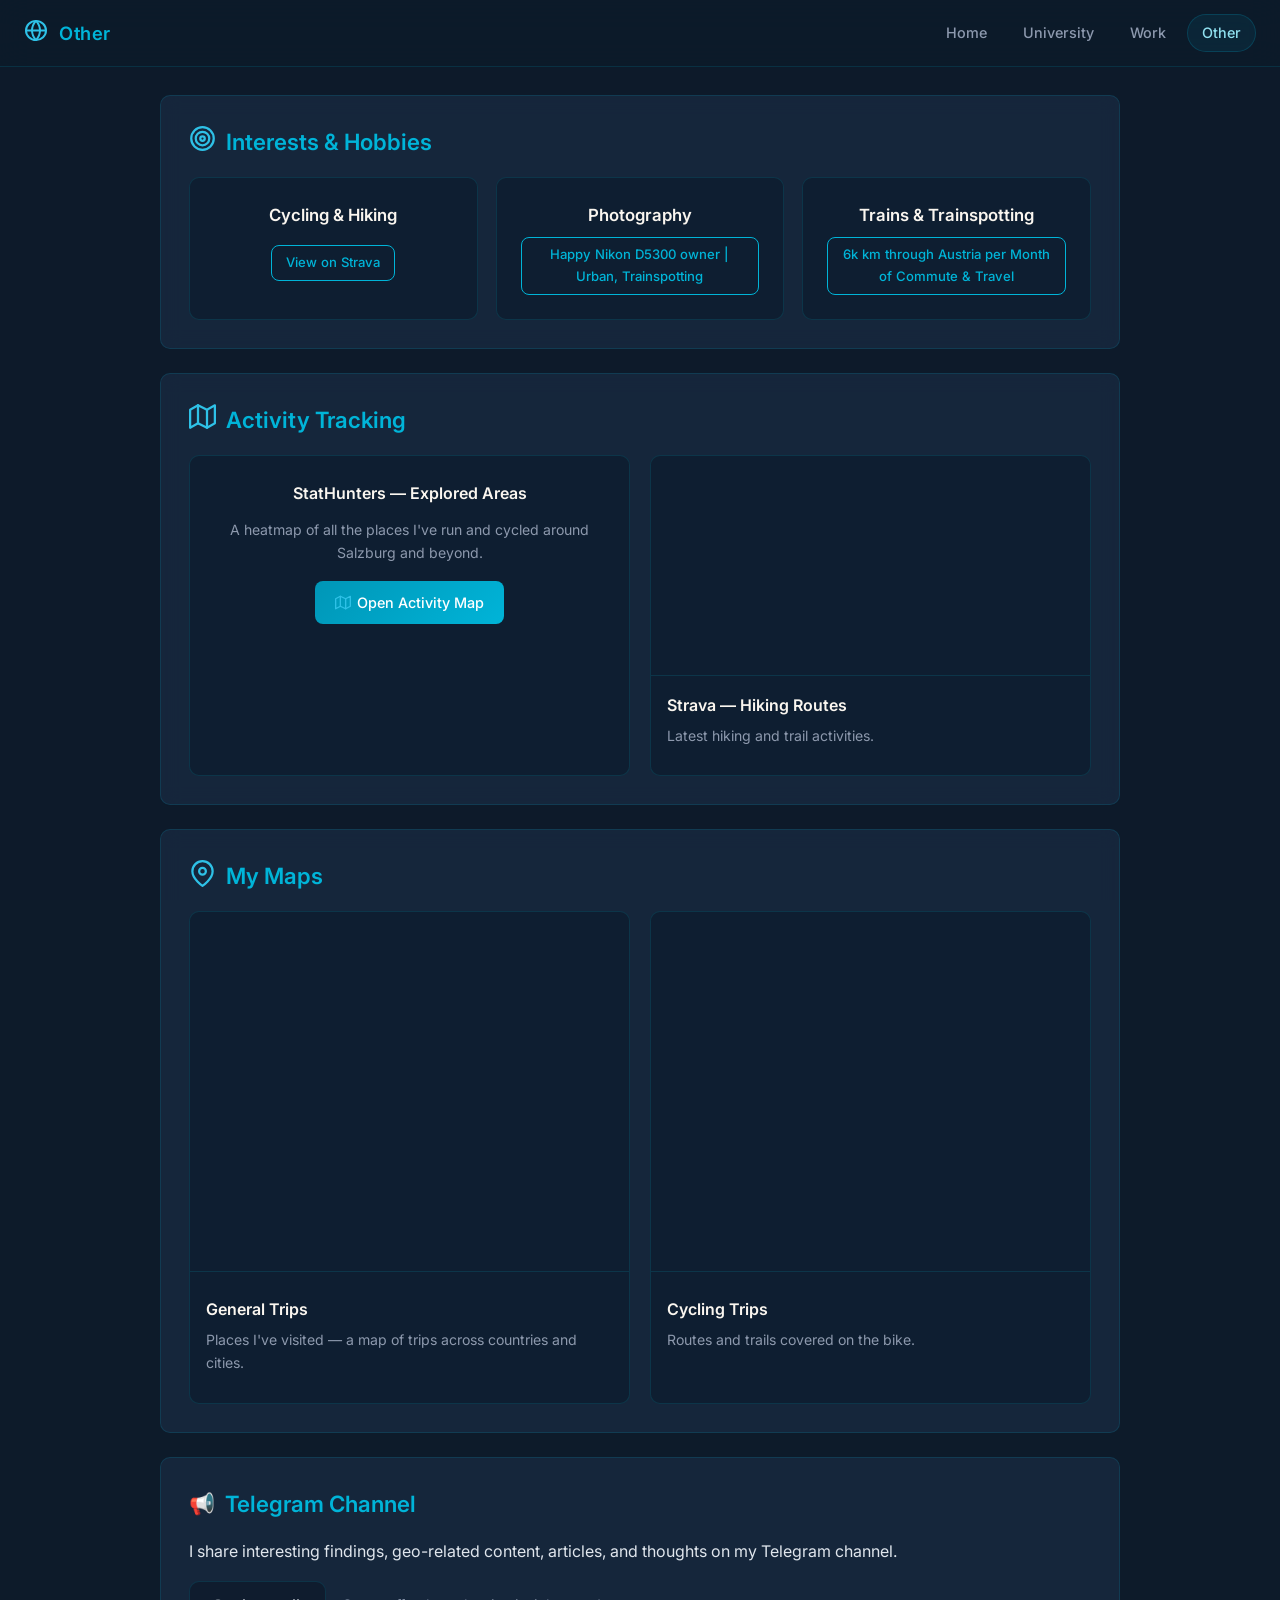
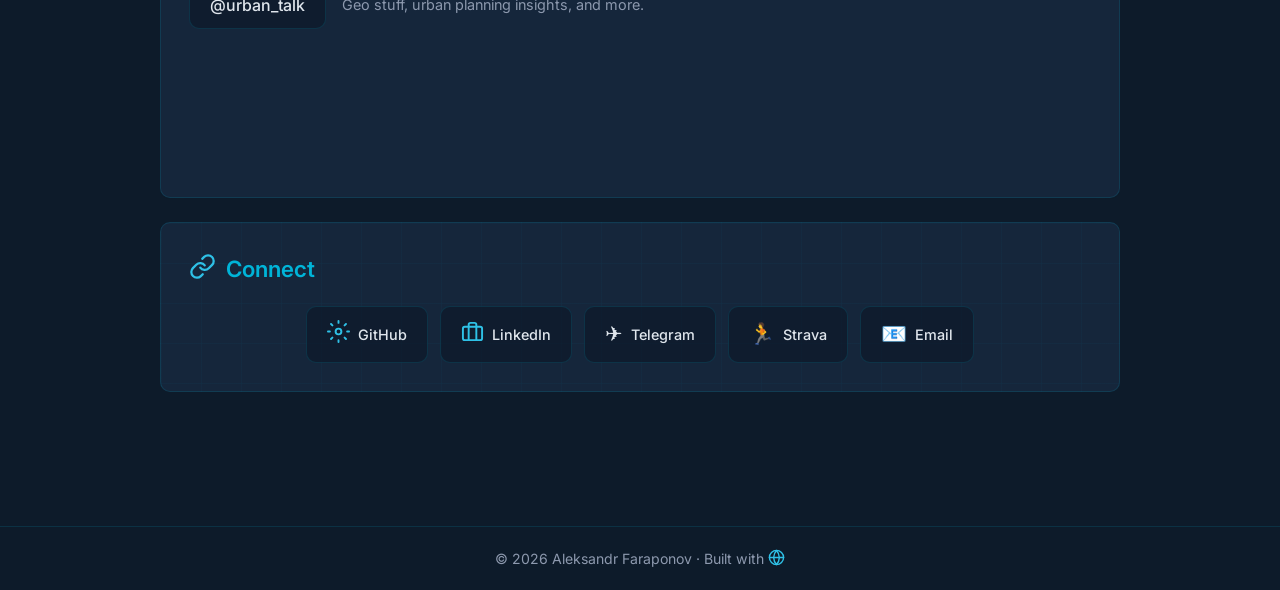
==== other.html @ 5cbfdbaf "Created Portfolio Repo" ====
<!doctype html>
<html lang="en">
<head>
  <meta charset="utf-8">
  <meta name="viewport" content="width=device-width,initial-scale=1">
  <title>Other — My ePortfolio</title>
  <link rel="stylesheet" href="styles.css">
</head>
<body>
  <header class="site-header">
    <h1><span class="icon"><img class="icon-img" src="Media/icons/globe.svg" alt=""></span> Other</h1>
    <nav class="nav">
      <a href="index.html">Home</a>
      <a href="university.html">University</a>
      <a href="work.html">Work</a>
      <a href="other.html" class="active">Other</a>
    </nav>
  </header>
  <main class="container">

    <!-- Interests Section -->
    <section>
      <h2><span class="section-icon"><img class="icon-img" src="Media/icons/target.svg" alt=""></span> Interests & Hobbies</h2>
      <div class="interests-grid">

        <div class="interest-card">
          <h3>Cycling & Hiking</h3>
          <a href="https://www.strava.com/athletes/49536984" target="_blank" class="btn btn-sm btn-outline" style="margin-top: 8px;"> View on Strava</a>
        </div>

        <div class="interest-card">
          <h3>Photography</h3>
          <a class="btn btn-sm btn-outline" > Happy Nikon D5300 owner | Urban, Trainspotting </a> 
        </div>

        <div class="interest-card">
          <h3>Trains & Trainspotting </h3>
          <a class="btn btn-sm btn-outline" > 6k km through Austria per Month of Commute & Travel </a> 
        </div>


      </div>
    </section>

    <!-- StatHunters & Strava -->
    <section>
      <h2><span class="section-icon"><img class="icon-img" src="Media/icons/map.svg" alt=""></span> Activity Tracking</h2>
      <div class="embed-grid">
        <div class="embed-card">
          <div style="padding: 24px; text-align: center;">
            <h3 style="margin-bottom: 12px;">StatHunters — Explored Areas</h3>
            <p class="muted" style="margin-bottom: 16px;">A heatmap of all the places I've run and cycled around Salzburg and beyond.</p>
            <a href="https://www.statshunters.com/share/6fc04b5dd1d2#c=47.766099,13.367615&z=10" target="_blank" class="btn btn-icon"><img class="icon-img" src="Media/icons/map.svg" alt=""> Open Activity Map</a>
          </div>
        </div>
        <div class="embed-card">
            <div class="embed-preview">
            <iframe height='100%' width='100%' frameborder='0' allowtransparency='true' scrolling='no' src='https://www.strava.com/athletes/49536984/latest-rides/47fd231d7963ecf41b336a5826e21b03c30a3a67'></iframe>
            </div>
          <div class="embed-body">
            <h3>Strava — Hiking Routes</h3>
            <p>Latest hiking and trail activities.</p>
          </div>
        </div>
      </div>
    </section>

    <!-- Google My Maps -->
    <section>
      <h2><span class="section-icon"><img class="icon-img" src="Media/icons/pin.svg" alt=""></span> My Maps</h2>
      <div class="embed-grid">
        <div class="embed-card">
          <iframe class="embed-preview" src="https://www.google.com/maps/d/embed?mid=1NlfzcARNjAv_O25pgtUgu3wWaKKXqYE&ehbc=2E312F" style="height: 360px;" title="General Trips Map"></iframe>
          <div class="embed-body">
            <h3>General Trips</h3>
            <p>Places I've visited — a map of trips across countries and cities.</p>
          </div>
        </div>
        <div class="embed-card">
          <iframe class="embed-preview" src="https://www.google.com/maps/d/embed?mid=1QqJqUD1ZDCRnXO_nds4uMsP_Ko0Bozw&ehbc=2E312F" style="height: 360px;" title="Cycling Trips Map"></iframe>
          <div class="embed-body">
            <h3>Cycling Trips</h3>
            <p>Routes and trails covered on the bike.</p>
          </div>
        </div>
      </div>
    </section>

    <section>
      <h2><span class="section-icon">📢</span> Telegram Channel</h2>
      <p style="margin-bottom: 16px;">
        I share interesting findings, geo-related content, articles, and thoughts on my Telegram channel.
      </p>
      <div style="display: flex; align-items: center; gap: 16px; flex-wrap: wrap;">
        <a href="https://t.me/urban_talk" target="_blank" class="social-link" style="font-size: 1rem;">
          @urban_talk
        </a>
        <p class="muted" style="margin: 0;">Geo stuff, urban planning insights, and more.</p>
      </div>
      <!-- Optional: embed Telegram widget if your channel is public -->
      <div class="iframely-embed"><div class="iframely-responsive" style="height: 140px; padding-bottom: 0;"><a href="https://t.me/urban_talk" data-iframely-url="https://iframely.net/dMMCewyd?theme=dark"></a></div></div><script async src="https://iframely.net/embed.js"></script>
    </section>

    <!-- Social Links & Contact -->
    <section class="with-grid">
      <h2><span class="section-icon"><img class="icon-img" src="Media/icons/link.svg" alt=""></span> Connect</h2>
      <div class="social-links">
        <a href="https://github.com/yourusername" target="_blank" class="social-link">
          <span class="social-icon"><img class="icon-img" src="Media/icons/gear.svg" alt=""></span> GitHub
        </a>
        <a href="https://linkedin.com/in/yourusername" target="_blank" class="social-link">
          <span class="social-icon"><img class="icon-img" src="Media/icons/briefcase.svg" alt=""></span> LinkedIn
        </a>
        <a href="https://t.me/YOUR_CHANNEL" target="_blank" class="social-link">
          <span class="social-icon">✈️</span> Telegram
        </a>
        <a href="https://www.strava.com/athletes/YOUR_STRAVA_ID" target="_blank" class="social-link">
          <span class="social-icon">🏃</span> Strava
        </a>
        <a href="mailto:you@example.com" class="social-link">
          <span class="social-icon">📧</span> Email
        </a>
      </div>
    </section>

  </main>
  <footer class="site-footer">© 2026 Aleksandr Faraponov · Built with <img class="icon-img" src="Media/icons/globe.svg" alt="globe"></footer>
  <script src="scripts.js" defer></script>
</body>
</html>
---- styles.css ----
/* ============================================
   ePortfolio — Geo/Cartographic Theme
   Teal, navy, topographic aesthetic
   ============================================ */

/* ---------- Fonts ---------- */
@import url('https://fonts.googleapis.com/css2?family=Inter:wght@300;400;500;600;700&family=JetBrains+Mono:wght@400;500&display=swap');

/* ---------- Variables ---------- */
:root {
  --navy:     #0d1b2a;
  --navy-mid: #1b2d45;
  --navy-lt:  #243b55;
  --teal:     #00b4d8;
  --teal-dk:  #0096b7;
  --teal-lt:  #90e0ef;
  --sand:     #e8dcc8;
  --cream:    #faf6f0;
  --green:    #52b788;
  --green-dk: #40916c;
  --coral:    #e07a5f;
  --white:    #ffffff;
  --text:     #e0e6ed;
  --text-dim: #8d99ae;
  --card-bg:  rgba(27, 45, 69, 0.65);
  --border:   rgba(0, 180, 216, 0.15);
  --shadow:   rgba(0, 0, 0, 0.25);
  --radius:   10px;
  --transition: 0.3s ease;
}

/* ---------- Reset ---------- */
*, *::before, *::after { box-sizing: border-box; margin: 0; padding: 0; }
html { scroll-behavior: smooth; }

/* ---------- Body & Background ---------- */
body {
  font-family: 'Inter', system-ui, -apple-system, sans-serif;
  background: var(--navy);
  color: var(--text);
  line-height: 1.65;
  min-height: 100vh;
  position: relative;
}
/* Custom background image with gaussian blur */
body::before {
  content: "";
  position: fixed;
  inset: -20px;          /* overflow to hide blur edges */
  background: url("Media/background.png") center / cover no-repeat;
  filter: blur(3px);
  z-index: -2;
  pointer-events: none;
}
/* Dark overlay for text readability */
body::after {
  content: "";
  position: fixed;
  inset: 0;
  background: rgba(13, 27, 42, 0.72);
  pointer-events: none;
  z-index: -1;
}

/* ---------- Header / Navigation ---------- */
.site-header {
  position: sticky;
  top: 0;
  z-index: 100;
  background: rgba(13, 27, 42, 0.92);
  backdrop-filter: blur(16px);
  -webkit-backdrop-filter: blur(16px);
  border-bottom: 1px solid var(--border);
  padding: 14px 24px;
  display: flex;
  align-items: center;
  justify-content: space-between;
  flex-wrap: wrap;
  gap: 8px;
}
.site-header h1 {
  font-size: 1.15rem;
  font-weight: 600;
  color: var(--teal);
  letter-spacing: 0.5px;
}
.site-header h1 .icon { margin-right: 6px; }
.nav { display: flex; gap: 6px; flex-wrap: wrap; }
.nav a {
  color: var(--text-dim);
  text-decoration: none;
  font-size: 0.9rem;
  font-weight: 500;
  padding: 6px 14px;
  border-radius: 20px;
  transition: var(--transition);
  border: 1px solid transparent;
}
.nav a:hover, .nav a.active {
  color: var(--teal-lt);
  background: rgba(0, 180, 216, 0.08);
  border-color: rgba(0, 180, 216, 0.2);
}

/* ---------- Container ---------- */
.container {
  max-width: 1000px;
  margin: 0 auto;
  padding: 28px 20px 60px;
  position: relative;
  z-index: 1;
}

/* ---------- Section ---------- */
section {
  background: var(--card-bg);
  backdrop-filter: blur(10px);
  border: 1px solid var(--border);
  border-radius: var(--radius);
  padding: 28px;
  margin-bottom: 24px;
  transition: var(--transition);
}
section:hover {
  border-color: rgba(0, 180, 216, 0.28);
  box-shadow: 0 4px 24px rgba(0, 180, 216, 0.06);
}

h2 {
  color: var(--teal);
  font-size: 1.4rem;
  font-weight: 600;
  margin-bottom: 16px;
  display: flex;
  align-items: center;
  gap: 10px;
}
h2 .section-icon { font-size: 1.3rem; }
h3 { color: var(--cream); font-weight: 600; }

.muted { color: var(--text-dim); font-size: 0.9rem; }
a { color: var(--teal); transition: var(--transition); }
a:hover { color: var(--teal-lt); }

/* ---------- Hero ---------- */
.hero {
  display: flex;
  gap: 32px;
  align-items: center;
  background: linear-gradient(135deg, var(--card-bg), rgba(0, 180, 216, 0.05));
}
.hero-left { flex: 0 0 220px; }
.profile-pic img {
  width: 220px;
  height: 220px;
  object-fit: cover;
  border-radius: 12px;
  border: 3px solid rgba(0, 180, 216, 0.3);
  box-shadow: 0 8px 30px rgba(0, 0, 0, 0.3), 0 0 40px rgba(0, 180, 216, 0.08);
  transition: var(--transition);
}
.profile-pic img:hover {
  border-color: var(--teal);
  box-shadow: 0 8px 30px rgba(0, 0, 0, 0.4), 0 0 60px rgba(0, 180, 216, 0.15);
  transform: translateY(-2px);
}
.hero-right { flex: 1; }
.hero-right h2 { font-size: 1.8rem; margin-bottom: 10px; color: var(--cream); }
.hero-right h2 strong { color: var(--teal-lt); }
.lead { margin-top: 6px; color: var(--text); font-size: 1.05rem; }
.hero-info { margin-top: 12px; color: var(--text-dim); font-size: 0.92rem; line-height: 1.8; }
.hero-info strong { color: var(--sand); }

.skill-tags { display: flex; flex-wrap: wrap; gap: 8px; margin-top: 14px; }
.skill-tag {
  display: inline-block;
  padding: 4px 12px;
  border-radius: 20px;
  font-size: 0.82rem;
  font-weight: 500;
  background: rgba(0, 180, 216, 0.1);
  border: 1px solid rgba(0, 180, 216, 0.2);
  color: var(--teal-lt);
  transition: var(--transition);
}
.skill-tag:hover { background: rgba(0, 180, 216, 0.18); transform: translateY(-1px); }
.skill-tag.green { background: rgba(82, 183, 136, 0.1); border-color: rgba(82, 183, 136, 0.2); color: var(--green); }
.skill-tag.coral { background: rgba(224, 122, 95, 0.1); border-color: rgba(224, 122, 95, 0.2); color: var(--coral); }

/* ---------- Timeline (horizontal) ---------- */
.timeline-horizontal { display: flex; align-items: center; gap: 8px; }
.timeline-scroller {
  display: flex;
  gap: 12px;
  padding: 28px 16px;
  overflow-x: auto;
  scroll-snap-type: x proximity;
  position: relative;
  align-items: stretch;
  scrollbar-width: thin;
  scrollbar-color: var(--teal-dk) transparent;
  user-select: none;
  -webkit-user-select: none;
  touch-action: pan-x;
  cursor: grab;
}
.timeline-scroller::-webkit-scrollbar { height: 6px; }
.timeline-scroller::-webkit-scrollbar-track { background: transparent; }
.timeline-scroller::-webkit-scrollbar-thumb { background: var(--teal-dk); border-radius: 3px; }

.timeline-item {
  min-width: 170px;
  flex: 0 0 auto;
  scroll-snap-align: center;
  text-align: center;
  position: relative;
  z-index: 2;
  padding: 16px 14px;
  border-radius: var(--radius);
  cursor: pointer;
  background: rgba(27, 45, 69, 0.5);
  border: 1px solid transparent;
  transition: var(--transition);
}
/* Connecting line between timeline items */
.timeline-item::after {
  content: "";
  position: absolute;
  top: 24px;
  left: 100%;
  width: 12px;
  height: 3px;
  background: linear-gradient(90deg, rgba(0,180,216,0.3), rgba(82,183,136,0.25));
  z-index: 0;
}
.timeline-item:last-child::after {
  display: none;
}
.timeline-item:hover {
  background: rgba(0, 180, 216, 0.07);
  border-color: rgba(0, 180, 216, 0.2);
}
.timeline-item.active {
  background: rgba(0, 180, 216, 0.12);
  border-color: var(--teal);
  box-shadow: 0 0 20px rgba(0, 180, 216, 0.1);
}
.timeline-item .dot {
  width: 16px; height: 16px;
  border-radius: 50%;
  background: var(--teal);
  border: 3px solid var(--navy);
  box-shadow: 0 0 10px rgba(0, 180, 216, 0.3);
  margin: 0 auto 8px;
  transition: var(--transition);
}
.timeline-item.active .dot {
  background: var(--teal-lt);
  box-shadow: 0 0 18px rgba(0, 180, 216, 0.5);
  transform: scale(1.2);
}
.tl-content strong { color: var(--teal-lt); font-size: 1.05rem; }
.tl-label { color: var(--text-dim); font-size: 0.88rem; margin-top: 4px; }

.tl-nav {
  background: var(--navy-mid);
  border: 1px solid var(--border);
  color: var(--teal);
  padding: 10px 14px;
  border-radius: var(--radius);
  cursor: pointer;
  font-size: 1.1rem;
  transition: var(--transition);
}
.tl-nav:hover { background: rgba(0, 180, 216, 0.1); border-color: var(--teal); }
.tl-nav:active { transform: translateY(1px); }

.timeline-details {
  padding: 16px;
  margin-top: 10px;
  background: rgba(0, 180, 216, 0.05);
  border-radius: var(--radius);
  border: 1px solid var(--border);
  color: var(--text);
  min-height: 50px;
  transition: var(--transition);
}

@media(max-width:600px) {
  .timeline-scroller { gap: 8px; padding: 18px 8px; }
  .timeline-item { min-width: 150px; }
  .tl-nav { display: none; }
}

/* ---------- Tabs (for Bachelor / Master toggle) ---------- */
.tab-bar {
  display: flex;
  gap: 4px;
  margin-bottom: 24px;
  border-bottom: 2px solid var(--border);
  padding-bottom: 0;
}
.tab-btn {
  padding: 10px 22px;
  font-size: 0.95rem;
  font-weight: 500;
  font-family: inherit;
  color: var(--text-dim);
  background: transparent;
  border: none;
  border-bottom: 3px solid transparent;
  cursor: pointer;
  transition: var(--transition);
  margin-bottom: -2px;
}
.tab-btn:hover { color: var(--teal-lt); }
.tab-btn.active {
  color: var(--teal);
  border-bottom-color: var(--teal);
  background: rgba(0, 180, 216, 0.05);
}
.tab-panel { display: none; animation: fadeIn 0.4s ease; }
.tab-panel.active { display: block; }

@keyframes fadeIn {
  from { opacity: 0; transform: translateY(8px); }
  to { opacity: 1; transform: translateY(0); }
}

/* ---------- Subject / Course Cards ---------- */
.subject-grid {
  display: grid;
  grid-template-columns: repeat(auto-fill, minmax(280px, 1fr));
  gap: 18px;
}
.subject-card {
  background: rgba(13, 27, 42, 0.6);
  border: 1px solid var(--border);
  border-radius: var(--radius);
  overflow: hidden;
  transition: var(--transition);
}
.subject-card:hover {
  border-color: rgba(0, 180, 216, 0.3);
  transform: translateY(-3px);
  box-shadow: 0 8px 30px rgba(0, 0, 0, 0.2);
}
.subject-card img {
  width: 100%;
  height: 160px;
  object-fit: cover;
  border-bottom: 1px solid var(--border);
}
.subject-card .card-body { padding: 16px; }
.subject-card h3 { font-size: 1.05rem; margin-bottom: 6px; }
.subject-card p { font-size: 0.9rem; color: var(--text-dim); margin: 0; }
.subject-card .tag {
  display: inline-block;
  margin-top: 10px;
  padding: 3px 10px;
  border-radius: 12px;
  font-size: 0.78rem;
  background: rgba(0, 180, 216, 0.1);
  color: var(--teal);
  border: 1px solid rgba(0, 180, 216, 0.15);
}

/* ---------- Project Showcase (final project) ---------- */
.showcase {
  background: linear-gradient(135deg, rgba(13, 27, 42, 0.8), rgba(0, 180, 216, 0.05));
  border: 1px solid rgba(0, 180, 216, 0.2);
  border-radius: var(--radius);
  padding: 24px;
  margin-top: 20px;
}
.showcase h3 { margin-bottom: 12px; font-size: 1.2rem; }
.showcase-gallery {
  display: grid;
  grid-template-columns: repeat(auto-fill, minmax(220px, 1fr));
  gap: 12px;
  margin-top: 16px;
}
.showcase-gallery img {
  width: 100%;
  height: 180px;
  object-fit: cover;
  border-radius: 8px;
  border: 1px solid var(--border);
  cursor: pointer;
  transition: var(--transition);
}
.showcase-gallery img:hover {
  border-color: var(--teal);
  transform: scale(1.03);
  box-shadow: 0 4px 20px rgba(0, 180, 216, 0.15);
}

/* ---------- Webmap / Embed cards ---------- */
.embed-grid {
  display: grid;
  grid-template-columns: repeat(auto-fill, minmax(300px, 1fr));
  gap: 20px;
}
.embed-card {
  background: rgba(13, 27, 42, 0.6);
  border: 1px solid var(--border);
  border-radius: var(--radius);
  overflow: hidden;
  transition: var(--transition);
}
.embed-card:hover {
  border-color: rgba(0, 180, 216, 0.3);
  box-shadow: 0 4px 20px rgba(0, 0, 0, 0.2);
}
.embed-card .embed-preview {
  width: 100%;
  height: 220px;
  border: none;
  border-bottom: 1px solid var(--border);
}
.embed-card .embed-body { padding: 16px; }
.embed-card h3 { font-size: 1rem; margin-bottom: 6px; }
.embed-card p { font-size: 0.88rem; color: var(--text-dim); margin-bottom: 12px; }

/* ---------- Projects grid & flip cards ---------- */
.projects-grid {
  display: grid;
  grid-template-columns: repeat(auto-fill, minmax(260px, 1fr));
  gap: 18px;
}
.project-card {
  perspective: 1200px;
  position: relative;
  min-height: 240px;
}
.project-card > .card-front,
.project-card > .card-back {
  backface-visibility: hidden;
  transition: transform 0.6s cubic-bezier(0.4, 0, 0.2, 1);
  transform-style: preserve-3d;
  border-radius: var(--radius);
  overflow: hidden;
  position: absolute;
  width: 100%;
  height: 100%;
}
.project-card .card-front {
  background: linear-gradient(135deg, var(--navy-mid), rgba(0, 180, 216, 0.06));
  border: 1px solid var(--border);
  padding: 20px;
  display: flex;
  flex-direction: column;
  justify-content: center;
  box-shadow: 0 4px 16px rgba(0, 0, 0, 0.15);
}
.project-card .card-front h3 { margin-bottom: 8px; }
.project-card .card-front p { color: var(--text-dim); font-size: 0.9rem; }
.project-card .card-front .flip-hint {
  margin-top: auto;
  font-size: 0.78rem;
  color: var(--text-dim);
  opacity: 0.5;
}
.project-card .card-back {
  transform: rotateY(180deg);
  background: var(--navy-mid);
  border: 1px solid var(--border);
  display: flex;
  flex-direction: column;
}
.project-card .card-back img {
  width: 100%;
  height: 150px;
  object-fit: cover;
}
.project-card .card-back .card-body { padding: 14px; flex: 1; }
.project-card .card-back .btn {
  margin: 0 14px 14px;
}
.project-card.is-flipped > .card-front { transform: rotateY(180deg); }
.project-card.is-flipped > .card-back { transform: rotateY(0deg); }

.project-card h3 { margin: 0 0 6px 0; }

/* ---------- Buttons ---------- */
.btn {
  display: inline-block;
  padding: 10px 20px;
  border-radius: 8px;
  background: linear-gradient(135deg, var(--teal-dk), var(--teal));
  color: var(--white);
  text-decoration: none;
  font-size: 0.9rem;
  font-weight: 500;
  transition: var(--transition);
  border: none;
  cursor: pointer;
}
.btn:hover {
  background: linear-gradient(135deg, var(--teal), var(--teal-lt));
  color: var(--white);
  transform: translateY(-1px);
  box-shadow: 0 4px 16px rgba(0, 180, 216, 0.25);
}
.btn-outline {
  background: transparent;
  border: 1px solid var(--teal);
  color: var(--teal);
}
.btn-outline:hover {
  background: rgba(0, 180, 216, 0.1);
  color: var(--teal-lt);
  border-color: var(--teal-lt);
}
.btn-sm { padding: 6px 14px; font-size: 0.82rem; }
.btn-icon { display: inline-flex; align-items: center; gap: 6px; }

/* ---------- Work / Experience ---------- */
.job-card {
  background: rgba(13, 27, 42, 0.6);
  border: 1px solid var(--border);
  border-radius: var(--radius);
  padding: 24px;
  margin-bottom: 18px;
  transition: var(--transition);
}
.job-card:hover {
  border-color: rgba(0, 180, 216, 0.25);
  box-shadow: 0 4px 20px rgba(0, 0, 0, 0.15);
}
.job-header {
  display: flex;
  justify-content: space-between;
  align-items: flex-start;
  margin-bottom: 12px;
  flex-wrap: wrap;
  gap: 8px;
}
.job-header h3 { color: var(--cream); }
.job-date {
  font-size: 0.85rem;
  color: var(--teal);
  background: rgba(0, 180, 216, 0.08);
  padding: 4px 12px;
  border-radius: 12px;
  white-space: nowrap;
}
.job-company { color: var(--text-dim); font-size: 0.92rem; margin-bottom: 12px; }
.task-list { list-style: none; padding: 0; }
.task-list li {
  padding: 6px 0 6px 22px;
  position: relative;
  color: var(--text);
  font-size: 0.92rem;
}
.task-list li::before {
  content: "▸";
  position: absolute;
  left: 0;
  color: var(--teal);
  font-weight: bold;
}
.tech-used {
  display: flex;
  flex-wrap: wrap;
  gap: 6px;
  margin-top: 14px;
}
.tech-tag {
  font-family: 'JetBrains Mono', monospace;
  font-size: 0.75rem;
  padding: 3px 10px;
  border-radius: 4px;
  background: rgba(0, 180, 216, 0.08);
  color: var(--teal);
  border: 1px solid rgba(0, 180, 216, 0.12);
}

/* ---------- Other / Interests ---------- */
.interests-grid {
  display: grid;
  grid-template-columns: repeat(auto-fill, minmax(260px, 1fr));
  gap: 18px;
}
.interest-card {
  background: rgba(13, 27, 42, 0.6);
  border: 1px solid var(--border);
  border-radius: var(--radius);
  padding: 24px;
  text-align: center;
  transition: var(--transition);
}
.interest-card:hover {
  border-color: rgba(0, 180, 216, 0.3);
  transform: translateY(-3px);
  box-shadow: 0 8px 30px rgba(0, 0, 0, 0.2);
}
.interest-icon {
  font-size: 2.5rem;
  margin-bottom: 12px;
  display: block;
}
.interest-card h3 { margin-bottom: 8px; font-size: 1.05rem; }
.interest-card p { font-size: 0.88rem; color: var(--text-dim); margin-bottom: 14px; }

/* Social / Embed links */
.social-links {
  display: flex;
  flex-wrap: wrap;
  gap: 12px;
  margin-top: 18px;
  justify-content: center;
}
.social-link {
  display: inline-flex;
  align-items: center;
  gap: 8px;
  padding: 10px 20px;
  border-radius: var(--radius);
  background: rgba(13, 27, 42, 0.7);
  border: 1px solid var(--border);
  color: var(--text);
  text-decoration: none;
  font-size: 0.9rem;
  font-weight: 500;
  transition: var(--transition);
}
.social-link:hover {
  border-color: var(--teal);
  background: rgba(0, 180, 216, 0.08);
  color: var(--teal-lt);
  transform: translateY(-2px);
}
.social-link .social-icon { font-size: 1.3rem; }

/* Strava embed */
.strava-embed {
  border-radius: var(--radius);
  overflow: hidden;
  border: 1px solid var(--border);
  margin-top: 16px;
}
.strava-embed iframe {
  width: 100%;
  height: 400px;
  border: none;
}

/* ---------- Footer ---------- */
.site-footer {
  text-align: center;
  padding: 20px 16px;
  color: var(--text-dim);
  border-top: 1px solid var(--border);
  margin-top: 50px;
  font-size: 0.88rem;
  position: relative;
  z-index: 1;
}

/* ---------- Lightbox ---------- */
.lightbox-overlay {
  position: fixed;
  inset: 0;
  background: rgba(0, 0, 0, 0.85);
  backdrop-filter: blur(8px);
  display: flex;
  align-items: center;
  justify-content: center;
  z-index: 1000;
  opacity: 0;
  visibility: hidden;
  transition: 0.3s ease;
  cursor: pointer;
}
.lightbox-overlay.active { opacity: 1; visibility: visible; }
.lightbox-overlay img {
  max-width: 90vw;
  max-height: 85vh;
  border-radius: 8px;
  box-shadow: 0 20px 60px rgba(0, 0, 0, 0.5);
}
.lightbox-close {
  position: absolute;
  top: 20px; right: 28px;
  font-size: 2rem;
  color: var(--white);
  cursor: pointer;
  background: none;
  border: none;
  opacity: 0.7;
  transition: var(--transition);
}
.lightbox-close:hover { opacity: 1; }

/* ---------- Responsive ---------- */
@media(max-width: 700px) {
  .hero { flex-direction: column; gap: 20px; }
  .hero-left { flex: none; width: 100%; text-align: center; }
  .profile-pic img { width: 160px; height: 160px; }
  .site-header { flex-direction: column; align-items: flex-start; }
  .container { padding: 20px 14px 40px; }
  section { padding: 20px; }
  .subject-grid, .embed-grid, .projects-grid, .interests-grid { grid-template-columns: 1fr; }
  .job-header { flex-direction: column; }
  .tab-btn { padding: 8px 14px; font-size: 0.88rem; }
}

/* ---------- Highlight list ---------- */
section ul:not(.task-list) {
  padding-left: 0;
  list-style: none;
}
section ul:not(.task-list) li {
  padding: 8px 0 8px 24px;
  position: relative;
}
section ul:not(.task-list) li::before {
  content: "◆";
  position: absolute;
  left: 0;
  color: var(--teal);
  font-size: 0.7rem;
  top: 11px;
}

/* ---------- Animations ---------- */
@keyframes slideUp {
  from { opacity: 0; transform: translateY(20px); }
  to { opacity: 1; transform: translateY(0); }
}
.animate-in { animation: slideUp 0.5s ease forwards; }

/* Coordinate grid decoration for sections */
section.with-grid {
  background-image:
    linear-gradient(rgba(0,180,216,0.03) 1px, transparent 1px),
    linear-gradient(90deg, rgba(0,180,216,0.03) 1px, transparent 1px);
  background-size: 40px 40px;
}

/* ---------- Inline Icon Images (replace emojis) ---------- */
.icon-img {
  width: 1.2em;
  height: 1.2em;
  vertical-align: -0.15em;
  display: inline-block;
  /* Teal color filter to match theme */
  filter: invert(62%) sepia(85%) saturate(500%) hue-rotate(155deg) brightness(95%) contrast(90%);
  transition: var(--transition);
}
/* Larger icon for section headings */
h1 .icon-img { width: 1.3em; height: 1.3em; }
h2 .icon-img, .section-icon .icon-img { width: 1.3em; height: 1.3em; }
/* Icons inside buttons/tabs */
.tab-btn .icon-img { width: 1.1em; height: 1.1em; vertical-align: -0.1em; }
.btn .icon-img, .social-link .icon-img { width: 1.1em; height: 1.1em; vertical-align: -0.1em; }

/* ---------- Language Badge ---------- */
.lang-badge {
  display: inline-flex;
  align-items: center;
  gap: 4px;
  padding: 2px 9px;
  border-radius: 4px;
  font-size: 0.72rem;
  font-weight: 600;
  letter-spacing: 0.5px;
  text-transform: uppercase;
  vertical-align: middle;
  margin-left: 8px;
}
.lang-badge.ru {
  background: rgba(224, 122, 95, 0.12);
  border: 1px solid rgba(224, 122, 95, 0.25);
  color: var(--coral);
}
.lang-badge.en {
  background: rgba(0, 180, 216, 0.1);
  border: 1px solid rgba(0, 180, 216, 0.2);
  color: var(--teal);
}
.lang-badge.de {
  background: rgba(82, 183, 136, 0.1);
  border: 1px solid rgba(82, 183, 136, 0.2);
  color: var(--green);
}

/* ---------- Card Attachment / Presentation Links ---------- */
.card-links {
  display: flex;
  flex-wrap: wrap;
  gap: 6px;
  margin-top: 12px;
  padding-top: 10px;
  border-top: 1px solid var(--border);
}
.card-link {
  display: inline-flex;
  align-items: center;
  gap: 5px;
  padding: 4px 10px;
  border-radius: 6px;
  font-size: 0.78rem;
  font-weight: 500;
  color: var(--teal);
  background: rgba(0, 180, 216, 0.06);
  border: 1px solid rgba(0, 180, 216, 0.12);
  text-decoration: none;
  transition: var(--transition);
}
.card-link:hover {
  background: rgba(0, 180, 216, 0.14);
  border-color: rgba(0, 180, 216, 0.3);
  color: var(--teal-lt);
  transform: translateY(-1px);
}
.card-link .icon-img {
  width: 0.9em;
  height: 0.9em;
}

/* ---------- Enhanced Skill Tags in Cards ---------- */
.card-tags {
  display: flex;
  flex-wrap: wrap;
  gap: 5px;
  margin-top: 10px;
}
.card-tags .skill-tag,
.card-tags .tag {
  margin-top: 0;
}
.skill-tag.python { background: rgba(55, 118, 171, 0.12); border-color: rgba(55, 118, 171, 0.25); color: #5b9bd5; }
.skill-tag.js { background: rgba(240, 219, 79, 0.1); border-color: rgba(240, 219, 79, 0.2); color: #f0db4f; }
.skill-tag.sql { background: rgba(232, 220, 200, 0.1); border-color: rgba(232, 220, 200, 0.2); color: var(--sand); }
.skill-tag.leaflet { background: rgba(0, 128, 0, 0.1); border-color: rgba(0, 128, 0, 0.2); color: #4caf50; }
.skill-tag.arcgis { background: rgba(0, 122, 194, 0.1); border-color: rgba(0, 122, 194, 0.2); color: #4da6ff; }
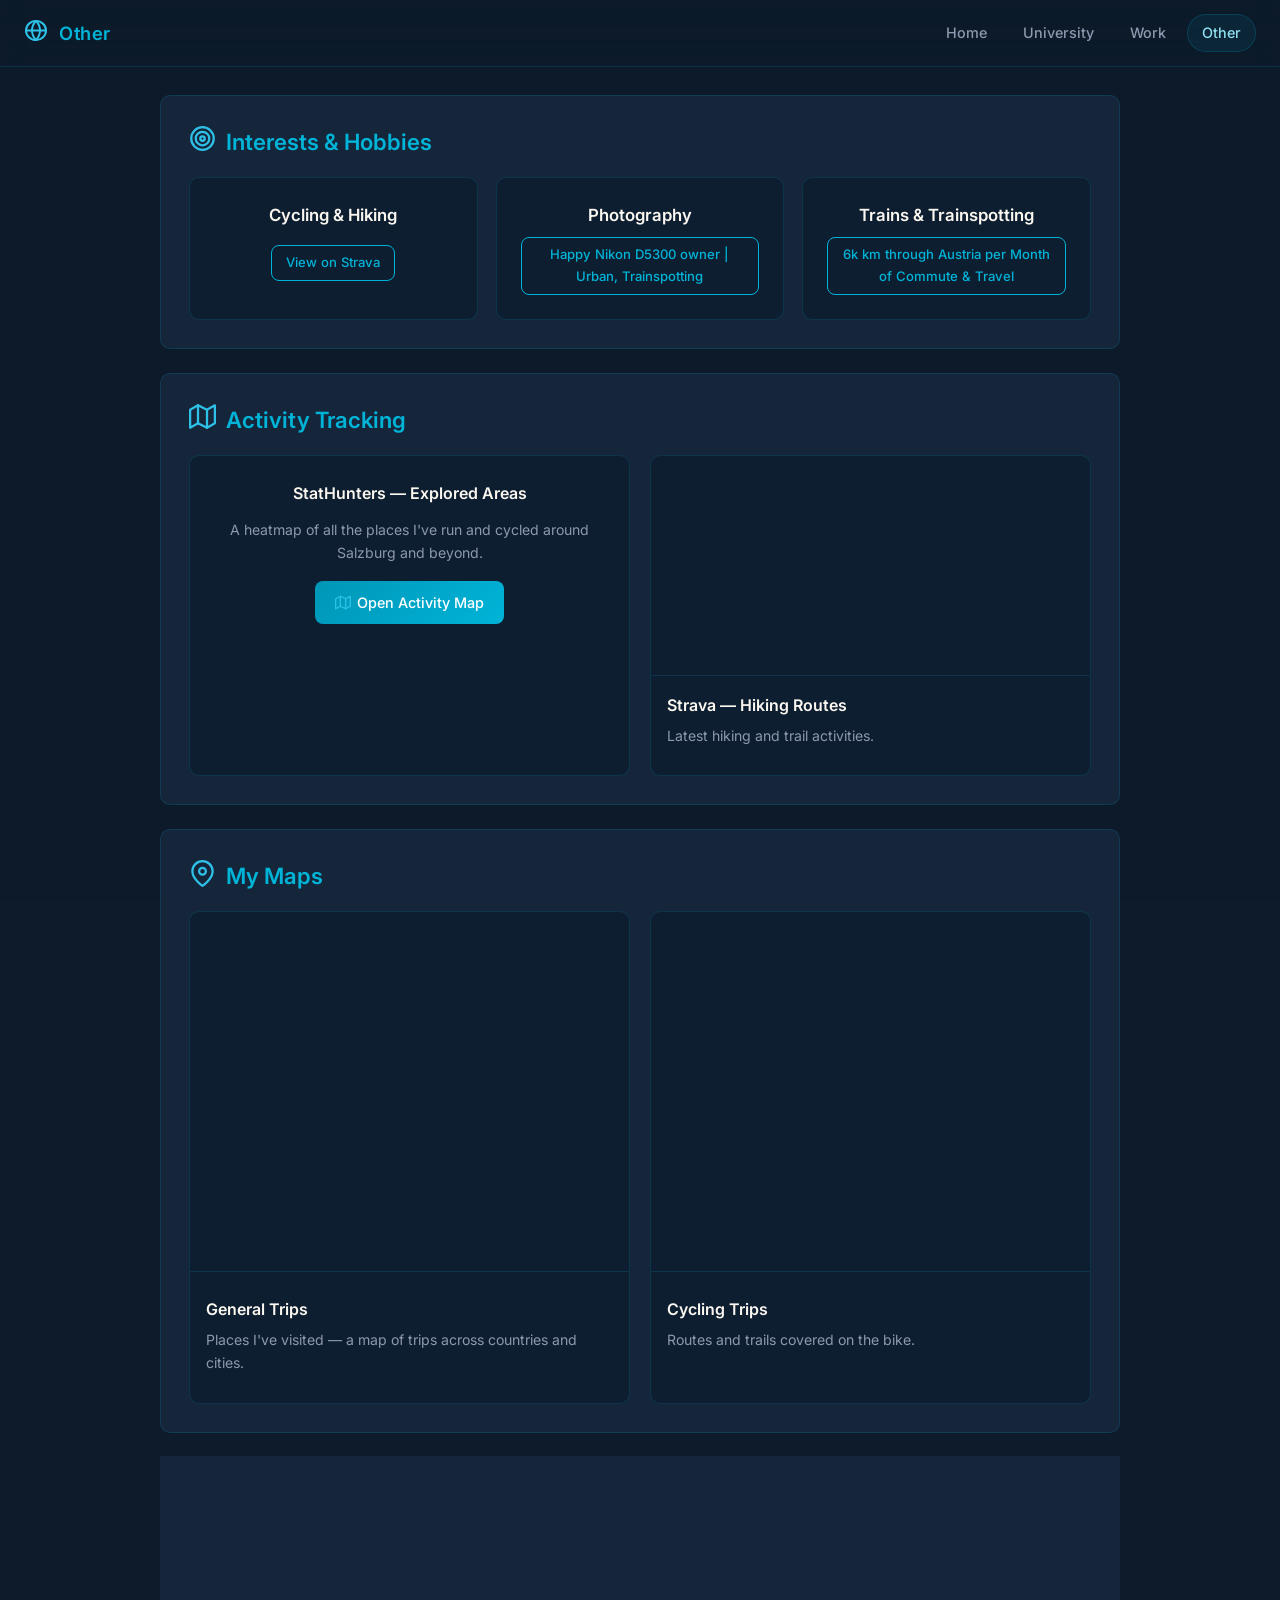
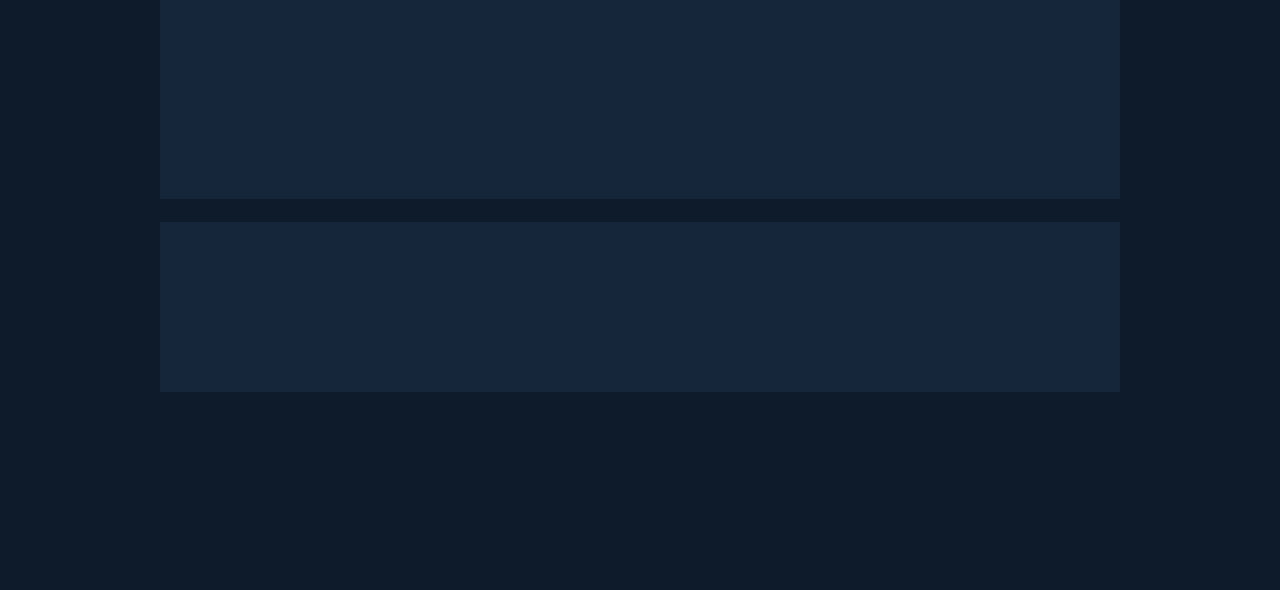
==== commit d06a6f8e: "Update other.html" ====
--- a/other.html
+++ b/other.html
@@ -105,19 +105,19 @@
     <section class="with-grid">
       <h2><span class="section-icon"><img class="icon-img" src="Media/icons/link.svg" alt=""></span> Connect</h2>
       <div class="social-links">
-        <a href="https://github.com/yourusername" target="_blank" class="social-link">
+        <a href="https://github.com/faraposhka" target="_blank" class="social-link">
           <span class="social-icon"><img class="icon-img" src="Media/icons/gear.svg" alt=""></span> GitHub
         </a>
-        <a href="https://linkedin.com/in/yourusername" target="_blank" class="social-link">
+        <a href="https://linkedin.com/in/faraposhka" target="_blank" class="social-link">
           <span class="social-icon"><img class="icon-img" src="Media/icons/briefcase.svg" alt=""></span> LinkedIn
         </a>
-        <a href="https://t.me/YOUR_CHANNEL" target="_blank" class="social-link">
+        <a href="https://t.me/urban_talk" target="_blank" class="social-link">
           <span class="social-icon">✈️</span> Telegram
         </a>
-        <a href="https://www.strava.com/athletes/YOUR_STRAVA_ID" target="_blank" class="social-link">
+        <a href="https://www.strava.com/athletes/49536984" target="_blank" class="social-link">
           <span class="social-icon">🏃</span> Strava
         </a>
-        <a href="mailto:you@example.com" class="social-link">
+        <a href="mailto:a.faraponov@geomagis.at" class="social-link">
           <span class="social-icon">📧</span> Email
         </a>
       </div>
@@ -127,4 +127,4 @@
   <footer class="site-footer">© 2026 Aleksandr Faraponov · Built with <img class="icon-img" src="Media/icons/globe.svg" alt="globe"></footer>
   <script src="scripts.js" defer></script>
 </body>
-</html>+</html>
